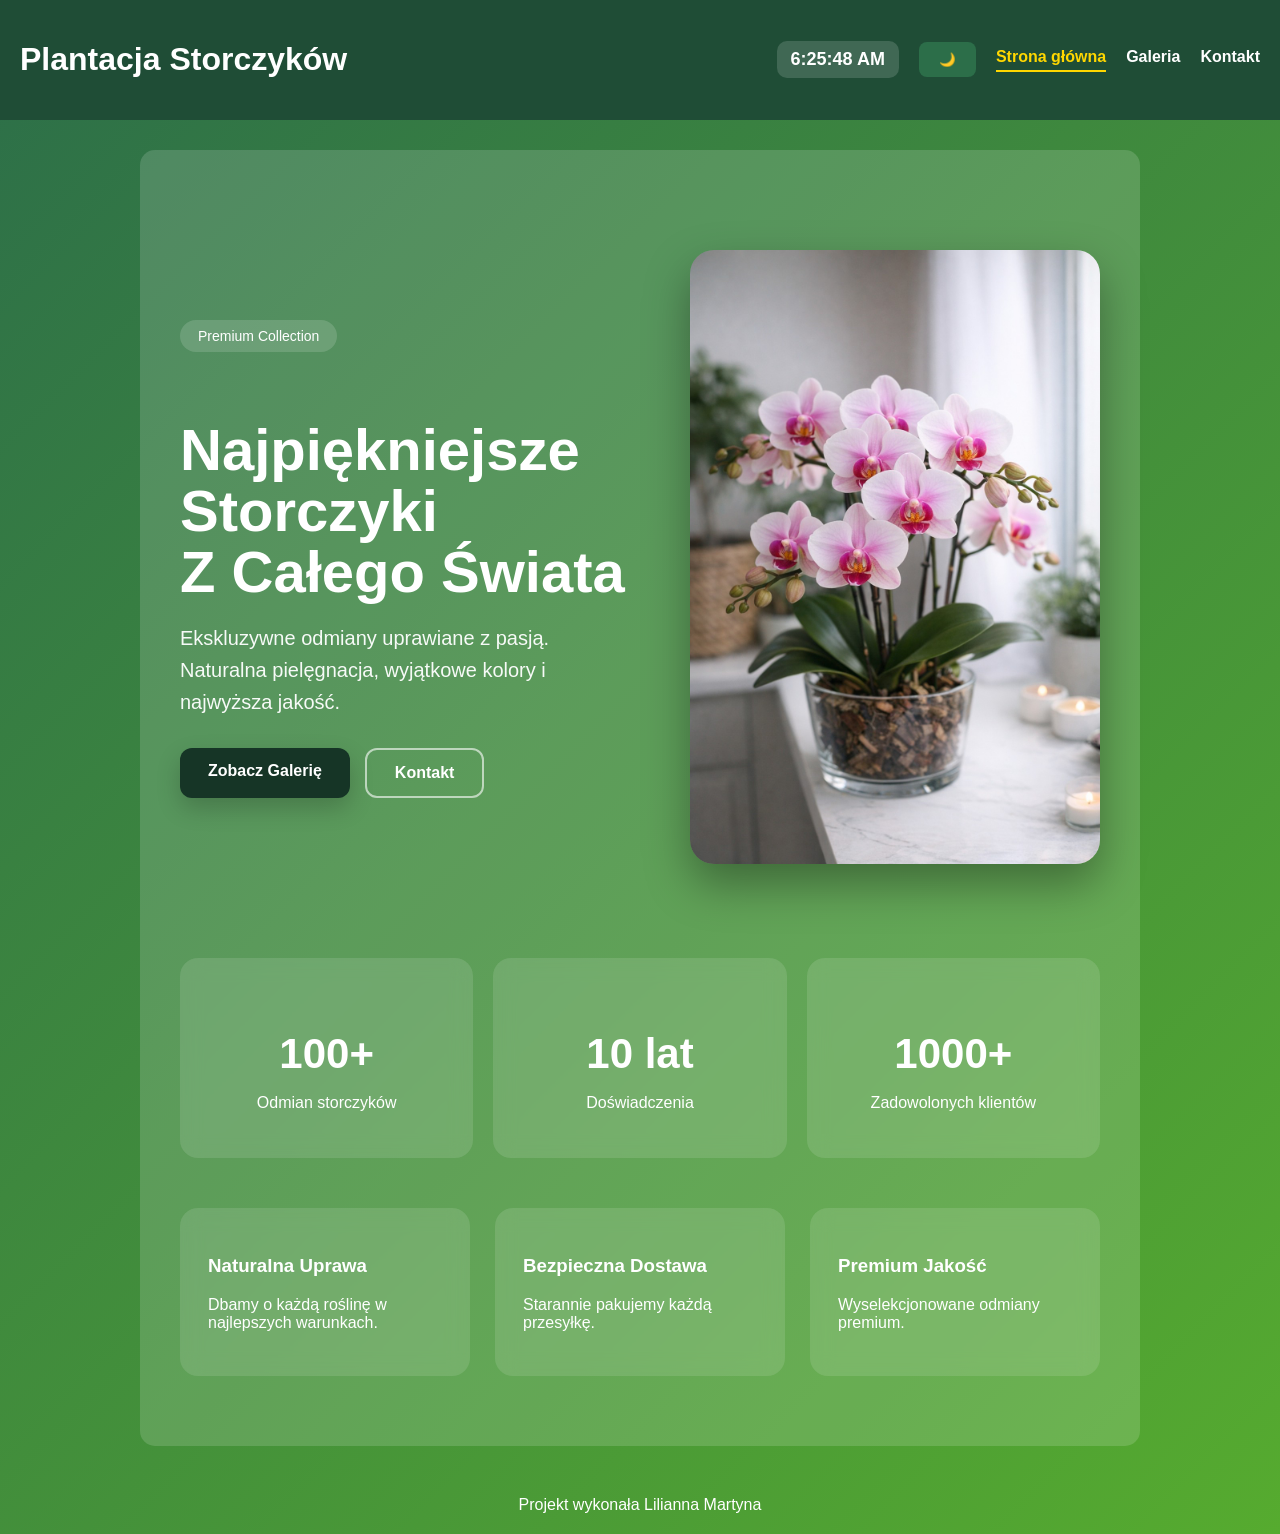
==== index.html @ cd4cda16 "strona" ====
<!DOCTYPE html>
<html lang="pl">
<head>
    <meta charset="UTF-8">
    <meta name="viewport" content="width=device-width, initial-scale=1.0">
    <title>Plantacja Storczyków</title>

    <link rel="stylesheet" href="css/style.css">

    <script src="js/clock.js" defer></script>
    <script src="js/theme.js" defer></script>
</head>

<body>

<header>
    <h1>Plantacja Storczyków</h1>

    <div class="header-right">
        <div id="clock"></div>
        <button id="theme-btn">🌙</button>
        <nav>
            <a href="index.html" class="active">Strona główna</a>
            <a href="galeria.html">Galeria</a>
            <a href="kontakt.html">Kontakt</a>
        </nav>
    </div>
</header>

<main>

    <section class="hero">
        <div class="hero-text fade-up">
            <span class="badge">Premium Collection</span>
            <h2>
                Najpiękniejsze Storczyki<br>
                Z Całego Świata
            </h2>
            <p>
                Ekskluzywne odmiany uprawiane z pasją.
                Naturalna pielęgnacja, wyjątkowe kolory i najwyższa jakość.
            </p>
            <div class="hero-buttons">
                <a href="galeria.html" class="btn">Zobacz Galerię</a>
                <a href="kontakt.html" class="btn-outline">Kontakt</a>
            </div>
        </div>
        <div class="hero-image fade-up delay">
            <img src="img/storczyk1.jpg" alt="Storczyk premium">
        </div>
    </section>


    <section class="stats">
        <div class="stat-card">
            <h3>100+</h3>
            <p>Odmian storczyków</p>
        </div>
        <div class="stat-card">
            <h3>10 lat</h3>
            <p>Doświadczenia</p>
        </div>
        <div class="stat-card">
            <h3>1000+</h3>
            <p>Zadowolonych klientów</p>
        </div>
    </section>

    <section class="features">
        <div class="feature-card">
            <h3>Naturalna Uprawa</h3>
            <p>Dbamy o każdą roślinę w najlepszych warunkach.</p>
        </div>
        <div class="feature-card">
            <h3>Bezpieczna Dostawa</h3>
            <p>Starannie pakujemy każdą przesyłkę.</p>
        </div>
        <div class="feature-card">
            <h3>Premium Jakość</h3>
            <p>Wyselekcjonowane odmiany premium.</p>
        </div>
    </section>

</main>
<footer>
    Projekt wykonała Lilianna Martyna
</footer>

</body>
</html>
---- css/style.css ----
body{
margin:0;
font-family:Arial;
background:linear-gradient(135deg,#2c6e49,#56ab2f);
color:white;

min-height:100vh;
display:flex;
flex-direction:column;
}

header{
display:flex;
justify-content:space-between;
align-items:center;
padding:20px;
background:#1f4d36;
flex-wrap:wrap;
gap:15px;
}

.header-right{
display:flex;
align-items:center;
gap:20px;
flex-wrap:wrap;
}

nav{
display:flex;
gap:20px;
flex-wrap:wrap;
}

nav a{
color:white;
text-decoration:none;
font-weight:bold;
}

main{
width:100%;
max-width:1000px;
margin:30px auto 0 auto;
padding:40px;
background:rgba(255,255,255,0.15);
border-radius:15px;

flex:1;
box-sizing:border-box;
}

button,
input[type="submit"]{
padding:10px 20px;
border:none;
border-radius:8px;
cursor:pointer;
background:#2c6e49;
color:white;
}

button:hover,
input[type="submit"]:hover{
background:#163526;
}

form{
display:flex;
flex-direction:column;
gap:15px;
}

input, textarea, select{
padding:12px;
border:none;
border-radius:8px;
}



.galeria{
display:grid;
grid-template-columns:repeat(auto-fit,minmax(280px,1fr));
gap:25px;
align-items:start;
}

.galeria img{
width:100%;
height:320px;
object-fit:cover;
border-radius:15px;
display:block;
box-shadow:0 6px 15px rgba(0,0,0,0.25);
transition:0.3s;
}

.galeria img:hover{
transform:scale(1.03);
}


footer{
text-align:center;
padding:20px;
margin-top:30px;
}

.hidden{
display:none;
}

.dark{
background:#111;
}

.dark main{
background:#222;
}

.dark header{
background:#000;
}

.dark .feature-card,
.dark .stat-card{
background:#333;
}

@media(max-width:768px){

header{
flex-direction:column;
text-align:center;
}

nav{
justify-content:center;
}

main{
margin:10px;
padding:20px;
}

}


.hero{
display:grid;
grid-template-columns:1.1fr 1fr;
gap:60px;
align-items:center;
padding:60px 0;
}

.badge{
display:inline-block;
background:rgba(255,255,255,0.15);
padding:8px 18px;
border-radius:50px;
margin-bottom:20px;
font-size:14px;
backdrop-filter:blur(8px);
}

.hero h2{
font-size:58px;
line-height:1.05;
margin-bottom:20px;
font-weight:800;
}

.hero p{
font-size:20px;
line-height:1.6;
margin-bottom:30px;
opacity:0.95;
max-width:550px;
}

.hero-buttons{
display:flex;
gap:15px;
flex-wrap:wrap;
}

.btn,
.btn-outline{
padding:14px 28px;
border-radius:12px;
text-decoration:none;
font-weight:700;
transition:0.3s;
}

.btn{
background:#163526;
color:white;
box-shadow:0 10px 25px rgba(0,0,0,0.2);
}

.btn:hover{
transform:translateY(-4px) scale(1.02);
}

.btn-outline{
border:2px solid rgba(255,255,255,0.6);
color:white;
}

.btn-outline:hover{
background:rgba(255,255,255,0.12);
}

.hero-image img{
width:100%;
border-radius:24px;
box-shadow:0 20px 45px rgba(0,0,0,0.35);
transition:0.4s;
}

.hero-image img:hover{
transform:scale(1.03) rotate(-1deg);
}

.stats{
display:grid;
grid-template-columns:repeat(3,1fr);
gap:20px;
margin:30px 0 50px;
}

.stat-card{
background:rgba(255,255,255,0.12);
padding:30px;
border-radius:18px;
text-align:center;
backdrop-filter:blur(10px);
}

.stat-card h3{
font-size:42px;
margin-bottom:8px;
}

.features{
display:grid;
grid-template-columns:repeat(3,1fr);
gap:25px;
margin-bottom:30px;
}

.feature-card{
background:rgba(255,255,255,0.12);
padding:28px;
border-radius:18px;
backdrop-filter:blur(10px);
transition:0.3s;
}

.feature-card:hover{
transform:translateY(-8px);
background:rgba(255,255,255,0.18);
}

.fade-up{
animation:fadeUp 1s ease forwards;
opacity:0;
transform:translateY(30px);
}

.delay{
animation-delay:0.4s;
}

@keyframes fadeUp{
to{
opacity:1;
transform:translateY(0);
}
}

@media(max-width:1000px){

.hero{
grid-template-columns:1fr;
}

.stats,
.features{
grid-template-columns:1fr;
}

.hero h2{
font-size:40px;
}

}

.header-right{
display:flex;
align-items:center;
gap:20px;
flex-wrap:wrap;
}

#clock{
font-weight:bold;
font-size:18px;
padding:8px 14px;
background:rgba(255,255,255,0.15);
border-radius:10px;
}

nav a.active{
color:#ffd700;
border-bottom:2px solid #ffd700;
padding-bottom:4px;
}
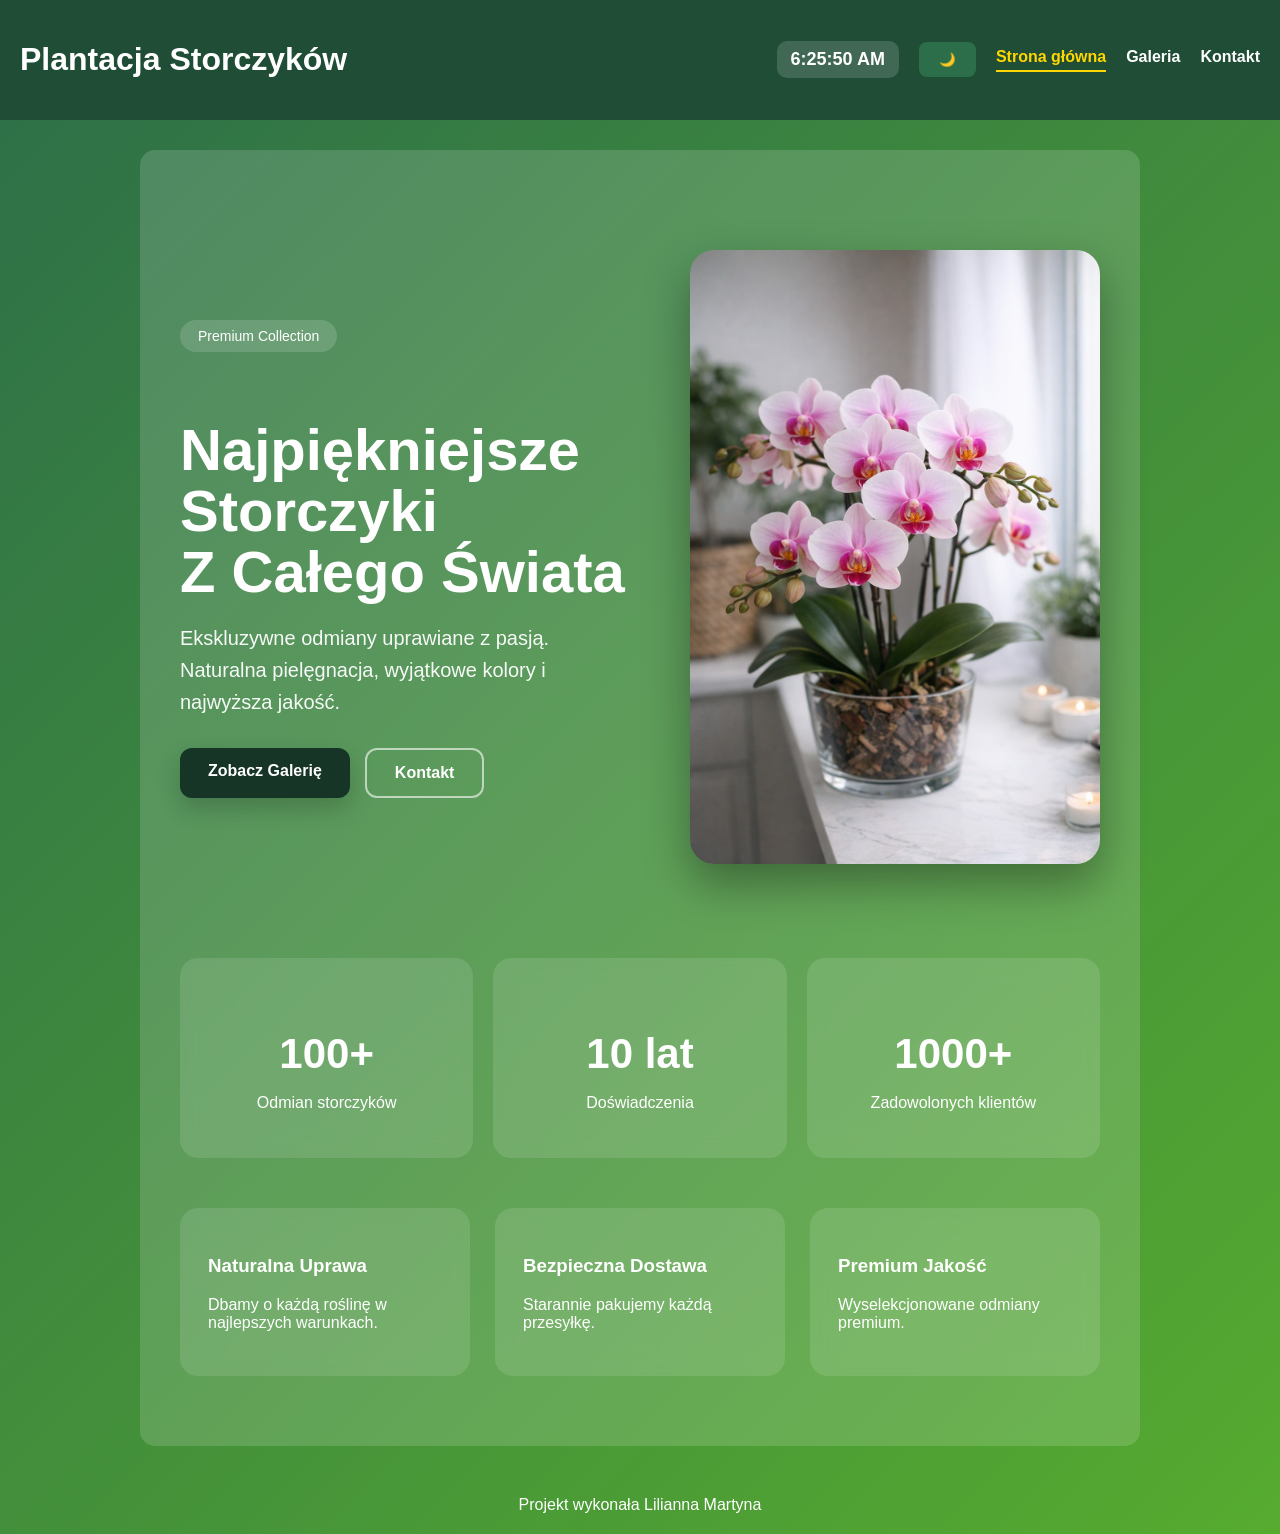
==== commit 45096351: "tst" ====
--- a/index.html
+++ b/index.html
@@ -12,7 +12,6 @@
 </head>
 
 <body>
-
 <header>
     <h1>Plantacja Storczyków</h1>
 
